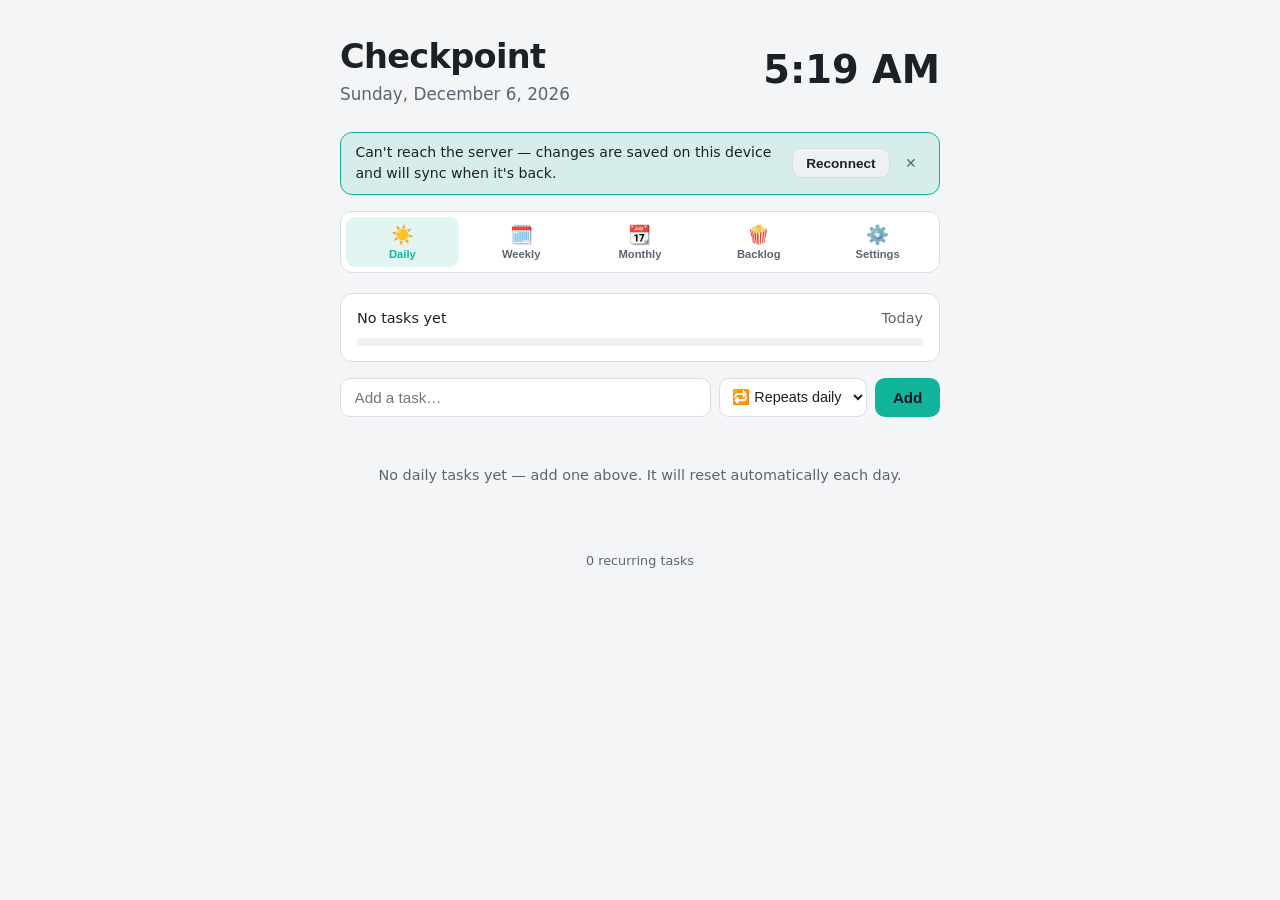
==== index.html @ ddabb988 "Add files via upload" ====
<!DOCTYPE html>
<html lang="en">
<head>
  <meta charset="UTF-8">
  <meta name="viewport" content="width=device-width, initial-scale=1.0">
  <title>Checkpoint</title>
  <link rel="icon" href="data:image/svg+xml,<svg xmlns=%22http://www.w3.org/2000/svg%22 viewBox=%220 0 100 100%22><text y=%22.9em%22 font-size=%2290%22>✅</text></svg>">
  <link rel="manifest" href="manifest.json">
  <meta name="theme-color" content="#131834">
  <link rel="stylesheet" href="styles.css">
</head>
<body>
  <!-- Custom background renders on its own layer so a sharpening
       filter can be applied to the image without touching the UI -->
  <div id="bg-layer" aria-hidden="true"></div>
  <svg width="0" height="0" style="position:absolute" aria-hidden="true">
    <filter id="bg-sharpen">
      <feConvolveMatrix order="3" preserveAlpha="true"
        kernelMatrix="0 -0.6 0 -0.6 3.4 -0.6 0 -0.6 0"/>
    </filter>
  </svg>

  <div class="app">
    <header class="app-header">
      <div>
        <h1>Checkpoint</h1>
        <p id="today-label" class="subtitle"></p>
      </div>
      <div id="clock" class="clock" title="Change the font in Settings"></div>
    </header>

    <div id="sync-banner" class="sync-banner" hidden>
      <span id="sync-banner-text">Sync file paused — the browser asks once per session. Click Reconnect, then Allow.</span>
      <span class="banner-actions">
        <button type="button" class="btn-secondary" id="sync-reconnect">Reconnect</button>
        <button type="button" class="btn-delete" id="sync-dismiss" title="Hide this for the current session">✕</button>
      </span>
    </div>

    <nav class="tabs" id="tabs">
      <button class="tab active" data-tab="daily" title="Daily"><span class="tab-icon">☀️</span><span>Daily</span></button>
      <button class="tab" data-tab="weekly" title="Weekly"><span class="tab-icon">🗓️</span><span>Weekly</span></button>
      <button class="tab" data-tab="monthly" title="Monthly"><span class="tab-icon">📆</span><span>Monthly</span></button>
      <button class="tab" data-tab="backlog" title="Backlog"><span class="tab-icon">🍿</span><span>Backlog</span></button>
      <button class="tab" data-tab="settings" title="Settings"><span class="tab-icon">⚙️</span><span>Settings</span></button>
    </nav>

    <main>
      <!-- Recurring tasks panel (daily / weekly / monthly) -->
      <section id="tasks-panel">
        <div class="progress-card">
          <div class="progress-text">
            <span id="progress-label">0 of 0 done</span>
            <span id="period-label" class="period"></span>
          </div>
          <div class="progress-track"><div id="progress-bar" class="progress-fill"></div></div>
        </div>

        <form id="task-form" class="add-form" autocomplete="off">
          <input type="text" id="task-input" placeholder="Add a task…" maxlength="120" required>
          <select id="task-repeat" title="Does this task repeat?">
            <option value="repeat" id="task-repeat-option">🔁 Repeats daily</option>
            <option value="once">📌 One-time</option>
          </select>
          <button type="submit" class="btn-primary">Add</button>
        </form>

        <ul id="task-list" class="item-list"></ul>
        <p id="tasks-empty" class="empty-state" hidden></p>
      </section>

      <!-- Media backlog panel -->
      <section id="backlog-panel" hidden>
        <form id="backlog-form" class="add-form" autocomplete="off">
          <input type="text" id="backlog-input" placeholder="Add a show, movie, game, or album…" maxlength="120" required>
          <select id="backlog-type">
            <option value="tv">📺 TV Show</option>
            <option value="movie">🎬 Movie</option>
            <option value="game">🎮 Game</option>
            <option value="music">🎵 Music</option>
          </select>
          <button type="submit" class="btn-primary">Add</button>
        </form>

        <div class="filters">
          <div class="chip-row" id="type-filters">
            <button class="chip active" data-type="all">All</button>
            <button class="chip" data-type="tv">📺 TV</button>
            <button class="chip" data-type="movie">🎬 Movies</button>
            <button class="chip" data-type="game">🎮 Games</button>
            <button class="chip" data-type="music">🎵 Music</button>
          </div>
          <div class="chip-row" id="status-filters">
            <button class="chip active" data-status="all">Any status</button>
            <button class="chip" data-status="backlog">Backlog</button>
            <button class="chip" data-status="inprogress">In progress</button>
            <button class="chip" data-status="done">Done</button>
          </div>
        </div>

        <ul id="backlog-list" class="item-list"></ul>
        <p id="backlog-empty" class="empty-state" hidden></p>
      </section>

      <!-- Settings panel -->
      <section id="settings-panel" hidden>
        <div class="settings-card">
          <div class="setting-row">
            <div class="setting-info">
              <span class="setting-name">Tab bar position</span>
              <span class="setting-desc">Show the navigation bar at the top or bottom</span>
            </div>
            <div class="segmented" id="tabpos-toggle">
              <button type="button" class="seg" data-pos="top">Top</button>
              <button type="button" class="seg" data-pos="bottom">Bottom</button>
            </div>
          </div>
          <div class="setting-row">
            <div class="setting-info">
              <span class="setting-name">Clock font</span>
              <span class="setting-desc">Font for the time shown in the header</span>
            </div>
            <select id="clock-font" class="setting-select">
              <option value="default">Default (Segoe UI)</option>
              <option value="serif">Serif (Georgia)</option>
              <option value="mono">Monospace (Consolas)</option>
              <option value="script">Script (Segoe Script)</option>
              <option value="impact">Display (Impact)</option>
            </select>
          </div>
          <div class="setting-row">
            <div class="setting-info">
              <span class="setting-name">Custom background</span>
              <span class="setting-desc">Pick an image — the app recolors itself to match it</span>
            </div>
            <div class="bg-controls">
              <input type="file" id="bg-file" accept="image/*" hidden>
              <button type="button" class="btn-secondary" id="bg-choose">Choose image</button>
              <button type="button" class="btn-secondary" id="bg-remove" hidden>Remove</button>
            </div>
          </div>
          <div class="setting-row">
            <div class="setting-info">
              <span class="setting-name">Sharpen background</span>
              <span class="setting-desc">Crisps up soft or upscaled background images</span>
            </div>
            <div class="segmented" id="sharpen-toggle">
              <button type="button" class="seg" data-sharpen="off">Off</button>
              <button type="button" class="seg" data-sharpen="on">On</button>
            </div>
          </div>
          <div class="setting-row">
            <div class="setting-info">
              <span class="setting-name">Custom tabs</span>
              <span class="setting-desc">Add extra checklist tabs for anything else you come up with</span>
            </div>
            <div class="custom-tabs-controls">
              <ul id="custom-tab-list" hidden></ul>
              <button type="button" class="btn-secondary" id="add-tab">+ Add tab</button>
            </div>
          </div>
          <div class="setting-row" id="sync-row">
            <div class="setting-info">
              <span class="setting-name">Sync file</span>
              <span class="setting-desc" id="sync-status">Share data across browsers and devices — keep the file in OneDrive</span>
            </div>
            <div class="bg-controls">
              <button type="button" class="btn-secondary" id="sync-connect">Connect existing</button>
              <button type="button" class="btn-secondary" id="sync-create">Create new</button>
              <button type="button" class="btn-secondary" id="sync-disconnect" hidden>Disconnect</button>
            </div>
          </div>
          <div class="setting-row">
            <div class="setting-info">
              <span class="setting-name">Backup</span>
              <span class="setting-desc">Export or import all data as a JSON file</span>
            </div>
            <div class="bg-controls">
              <input type="file" id="import-file" accept=".json,application/json" hidden>
              <button type="button" class="btn-secondary" id="export-data">Export</button>
              <button type="button" class="btn-secondary" id="import-data">Import</button>
            </div>
          </div>
          <div class="setting-row">
            <div class="setting-info">
              <span class="setting-name">Widget mode</span>
              <span class="setting-desc">Compact floating window — run widget.cmd instead for an always-on-top desktop widget</span>
            </div>
            <button type="button" class="btn-secondary" id="open-widget">Open widget</button>
          </div>
        </div>
      </section>
    </main>

    <footer class="app-footer">
      <span id="stats-label"></span>
    </footer>
  </div>

  <script src="app.js"></script>
</body>
</html>
---- styles.css ----
/* ---------- Theme ---------- */

:root {
  --bg: #131834;
  --surface: #1c2244;
  --surface-2: #252c52;
  --border: #303866;
  --text: #eef0ff;
  --text-dim: #9aa2cf;
  --accent: #3fe0c5;
  --accent-soft: rgba(63, 224, 197, 0.15);
  --success: #34c98e;
  --danger: #e5645f;
  --warn: #e8a33d;
  --ink: #10142c; /* dark text used on bright accent/tile backgrounds */
}

@media (prefers-color-scheme: light) {
  :root {
    --bg: #f4f5f7;
    --surface: #ffffff;
    --surface-2: #eef0f3;
    --border: #d9dde3;
    --text: #1c2128;
    --text-dim: #5c6470;
    --accent: #0fb49b;
    --accent-soft: rgba(15, 180, 155, 0.12);
  }
}

/* ---------- Base ---------- */

* { box-sizing: border-box; margin: 0; padding: 0; }

/* The hidden attribute must always win, even over display:flex rules —
   without this, elements like the sync banner can never be hidden. */
[hidden] { display: none !important; }

body {
  font-family: "Segoe UI", system-ui, -apple-system, sans-serif;
  background: var(--bg);
  color: var(--text);
  line-height: 1.5;
  min-height: 100vh;
}

.app {
  max-width: 640px;
  margin: 0 auto;
  padding: 2rem 1.25rem 3rem;
}

/* ---------- Header ---------- */

.app-header {
  display: flex;
  align-items: center;
  justify-content: space-between;
  gap: 1rem;
  margin-bottom: 1.5rem;
}

.app-header h1 { font-size: 2.1rem; letter-spacing: -0.02em; }
.subtitle { color: var(--text-dim); font-size: 1.05rem; }

.clock {
  font-size: 2.4rem;
  font-weight: 600;
  line-height: 1;
  font-variant-numeric: tabular-nums;
  white-space: nowrap;
}

/* ---------- Tabs ---------- */

.tabs {
  display: flex;
  flex-wrap: wrap;
  gap: 0.35rem;
  background: var(--surface);
  border: 1px solid var(--border);
  border-radius: 12px;
  padding: 0.3rem;
  margin-bottom: 1.25rem;
}

.tab {
  flex: 1;
  min-width: 60px;
  display: flex;
  flex-direction: column;
  align-items: center;
  gap: 0.1rem;
  padding: 0.45rem 0.15rem;
  background: transparent;
  border: none;
  border-radius: 9px;
  color: var(--text-dim);
  font-size: 0.7rem;
  font-weight: 600;
  cursor: pointer;
  transition: background 0.15s, color 0.15s;
}

.tab-icon { font-size: 1.15rem; line-height: 1.2; }

.tab:hover { color: var(--text); }
.tab.active { background: var(--accent-soft); color: var(--accent); }

/* Bottom tab bar mode (Settings → Tab bar position → Bottom) */
body.tabs-bottom .tabs {
  position: fixed;
  bottom: 0.75rem;
  left: 50%;
  transform: translateX(-50%);
  width: min(600px, calc(100vw - 1.5rem));
  margin-bottom: 0;
  box-shadow: 0 10px 30px rgba(0, 0, 0, 0.35);
  z-index: 10;
}

body.tabs-bottom .app { padding-bottom: 7.5rem; }

/* ---------- Sync reconnect banner ---------- */

.banner-actions {
  display: flex;
  align-items: center;
  gap: 0.4rem;
  flex-shrink: 0;
}

.sync-banner {
  display: flex;
  align-items: center;
  justify-content: space-between;
  gap: 0.75rem;
  background: var(--accent-soft);
  border: 1px solid var(--accent);
  border-radius: 12px;
  padding: 0.6rem 0.9rem;
  margin-bottom: 1rem;
  font-size: 0.88rem;
}

/* ---------- Progress card ---------- */

.progress-card {
  background: var(--surface);
  border: 1px solid var(--border);
  border-radius: 12px;
  padding: 0.9rem 1rem;
  margin-bottom: 1rem;
}

.progress-text {
  display: flex;
  justify-content: space-between;
  font-size: 0.9rem;
  margin-bottom: 0.55rem;
}

.progress-text .period { color: var(--text-dim); }

.progress-track {
  height: 8px;
  background: var(--surface-2);
  border-radius: 99px;
  overflow: hidden;
}

.progress-fill {
  height: 100%;
  width: 0;
  background: linear-gradient(90deg, var(--accent), var(--success));
  border-radius: 99px;
  transition: width 0.3s ease;
}

/* ---------- Add forms ---------- */

.add-form {
  display: flex;
  gap: 0.5rem;
  margin-bottom: 1rem;
}

.add-form input[type="text"] {
  flex: 1;
  min-width: 0;
  padding: 0.6rem 0.85rem;
  background: var(--surface);
  border: 1px solid var(--border);
  border-radius: 10px;
  color: var(--text);
  font-size: 0.95rem;
}

.add-form input[type="text"]:focus,
.add-form select:focus {
  outline: none;
  border-color: var(--accent);
}

.add-form select {
  padding: 0.6rem 0.5rem;
  background: var(--surface);
  border: 1px solid var(--border);
  border-radius: 10px;
  color: var(--text);
  font-size: 0.9rem;
  cursor: pointer;
}

.btn-primary {
  padding: 0.6rem 1.1rem;
  background: var(--accent);
  border: none;
  border-radius: 10px;
  color: var(--ink);
  font-size: 0.95rem;
  font-weight: 700;
  cursor: pointer;
  transition: filter 0.15s;
}

.btn-primary:hover { filter: brightness(1.12); }

/* ---------- Filter chips ---------- */

.filters { display: flex; flex-direction: column; gap: 0.5rem; margin-bottom: 1rem; }
.chip-row { display: flex; flex-wrap: wrap; gap: 0.4rem; }

.chip {
  padding: 0.32rem 0.75rem;
  background: var(--surface);
  border: 1px solid var(--border);
  border-radius: 99px;
  color: var(--text-dim);
  font-size: 0.82rem;
  font-weight: 600;
  cursor: pointer;
  transition: all 0.15s;
}

.chip:hover { color: var(--text); }
.chip.active { background: var(--accent-soft); border-color: var(--accent); color: var(--accent); }

/* ---------- Item lists ---------- */

.item-list { list-style: none; display: flex; flex-direction: column; gap: 0.5rem; }

/* Recurring tasks render as colorful tiles in a grid that wraps
   onto new rows as it fills the width (backlog stays vertical). */
#task-list {
  display: grid;
  grid-template-columns: repeat(auto-fill, minmax(150px, 1fr));
  gap: 0.8rem;
}

.tile {
  position: relative;
  border-radius: 22px;
  color: var(--ink);
  transition: transform 0.12s, opacity 0.2s;
}

.tile:hover { transform: translateY(-2px); }
.tile.done { opacity: 0.55; }
.tile.done .tile-title { text-decoration: line-through; }

.tile-lavender { background: #b9a7f2; }
.tile-salmon   { background: #ff9d94; }
.tile-yellow   { background: #ffd166; }
.tile-orange   { background: #ffb473; }
.tile-green    { background: #86e0a5; }
.tile-teal     { background: #7bdcd0; }

.tile-main {
  display: flex;
  flex-direction: column;
  align-items: flex-start;
  gap: 0.25rem;
  width: 100%;
  min-height: 132px;
  padding: 0.85rem;
  background: none;
  border: none;
  border-radius: 22px;
  color: inherit;
  font: inherit;
  text-align: left;
  cursor: pointer;
}

.tile-check {
  width: 34px;
  height: 34px;
  margin-bottom: auto;
  border-radius: 50%;
  background: rgba(255, 255, 255, 0.5);
  display: grid;
  place-items: center;
  font-size: 1rem;
  font-weight: 700;
  transition: background 0.15s;
}

.tile.done .tile-check { background: var(--ink); color: #fff; }

.tile-title {
  font-weight: 700;
  font-size: 0.95rem;
  overflow-wrap: anywhere;
}

.tile-sub { font-size: 0.72rem; font-weight: 600; opacity: 0.75; }

.tile .btn-delete {
  position: absolute;
  top: 0.45rem;
  right: 0.45rem;
  color: rgba(16, 20, 44, 0.55);
}

.tile .btn-delete:hover { background: rgba(255, 255, 255, 0.45); color: var(--danger); }

.item {
  display: flex;
  align-items: center;
  gap: 0.75rem;
  background: var(--surface);
  border: 1px solid var(--border);
  border-radius: 12px;
  padding: 0.7rem 0.9rem;
  transition: opacity 0.2s;
}

.item.done { opacity: 0.55; }
.item.done .item-title { text-decoration: line-through; }

.item-title {
  font-size: 0.97rem;
  overflow-wrap: anywhere;
}

/* ---------- Backlog items ---------- */

.backlog-info {
  flex: 1;
  min-width: 0;
  display: flex;
  align-items: center;
  gap: 0.55rem;
  flex-wrap: wrap;
}

.type-badge {
  flex-shrink: 0;
  font-size: 0.72rem;
  font-weight: 700;
  color: var(--text-dim);
  background: var(--surface-2);
  padding: 0.12rem 0.5rem;
  border-radius: 99px;
  white-space: nowrap;
}

.status-pill {
  flex-shrink: 0;
  padding: 0.3rem 0.7rem;
  border: 1px solid var(--border);
  border-radius: 99px;
  background: var(--surface-2);
  color: var(--text-dim);
  font-size: 0.78rem;
  font-weight: 700;
  cursor: pointer;
  white-space: nowrap;
  transition: all 0.15s;
}

.status-pill.status-inprogress { color: var(--accent); border-color: var(--accent); background: var(--accent-soft); }
.status-pill.status-done { color: var(--success); border-color: var(--success); background: color-mix(in srgb, var(--success) 12%, transparent); }
.status-pill:hover { filter: brightness(1.15); }

/* ---------- Delete button ---------- */

.btn-delete {
  flex-shrink: 0;
  width: 28px;
  height: 28px;
  border: none;
  border-radius: 8px;
  background: transparent;
  color: var(--text-dim);
  font-size: 0.85rem;
  cursor: pointer;
  transition: all 0.15s;
}

.btn-delete:hover { background: color-mix(in srgb, var(--danger) 15%, transparent); color: var(--danger); }

/* ---------- Settings ---------- */

.settings-card {
  background: var(--surface);
  border: 1px solid var(--border);
  border-radius: 16px;
  padding: 0.4rem 1rem;
}

.setting-row {
  display: flex;
  align-items: center;
  justify-content: space-between;
  gap: 1rem;
  padding: 0.85rem 0;
}

.setting-row + .setting-row { border-top: 1px solid var(--border); }

.setting-name { display: block; font-weight: 600; font-size: 0.95rem; }
.setting-desc { display: block; color: var(--text-dim); font-size: 0.8rem; }

.segmented {
  display: flex;
  gap: 0.2rem;
  background: var(--surface-2);
  border: 1px solid var(--border);
  border-radius: 10px;
  padding: 0.2rem;
}

.seg {
  padding: 0.35rem 0.9rem;
  border: none;
  border-radius: 8px;
  background: transparent;
  color: var(--text-dim);
  font-size: 0.85rem;
  font-weight: 600;
  cursor: pointer;
  transition: all 0.15s;
}

.seg:hover { color: var(--text); }
.seg.active { background: var(--accent); color: var(--ink); }

.bg-controls { display: flex; gap: 0.4rem; flex-shrink: 0; }

.setting-select {
  flex-shrink: 0;
  padding: 0.45rem 0.6rem;
  background: var(--surface-2);
  border: 1px solid var(--border);
  border-radius: 9px;
  color: var(--text);
  font-size: 0.88rem;
  cursor: pointer;
}

.setting-select:focus { outline: none; border-color: var(--accent); }

.custom-tabs-controls {
  display: flex;
  flex-direction: column;
  align-items: flex-end;
  gap: 0.5rem;
  flex-shrink: 0;
}

#custom-tab-list {
  list-style: none;
  display: flex;
  flex-direction: column;
  gap: 0.3rem;
}

.custom-tab-row {
  display: flex;
  align-items: center;
  justify-content: flex-end;
  gap: 0.4rem;
  font-size: 0.9rem;
}

.btn-secondary {
  padding: 0.4rem 0.85rem;
  background: var(--surface-2);
  border: 1px solid var(--border);
  border-radius: 9px;
  color: var(--text);
  font-size: 0.85rem;
  font-weight: 600;
  cursor: pointer;
  transition: all 0.15s;
}

.btn-secondary:hover { border-color: var(--accent); color: var(--accent); }

/* ---------- Custom background mode ----------
   The image covers the window; surfaces (already translucent via the
   theme variables set from the image) get a frosted-glass blur so
   content stays clearly readable over any photo. */

#bg-layer {
  position: fixed;
  inset: 0;
  z-index: -1;
  background-size: cover;
  background-position: center;
  display: none;
}

body.custom-bg #bg-layer { display: block; }

/* Unsharp-mask convolution (defined as an SVG filter in index.html).
   Scale slightly to hide edge artifacts from the kernel at the borders. */
body.custom-bg.bg-sharpen #bg-layer {
  filter: url(#bg-sharpen);
  transform: scale(1.01);
}

body.custom-bg .tabs,
body.custom-bg .progress-card,
body.custom-bg .item,
body.custom-bg .settings-card,
body.custom-bg .add-form input[type="text"],
body.custom-bg .add-form select,
body.custom-bg .chip {
  backdrop-filter: blur(12px);
  -webkit-backdrop-filter: blur(12px);
}

body.custom-bg .app-header h1,
body.custom-bg .subtitle,
body.custom-bg .clock,
body.custom-bg .empty-state,
body.custom-bg .app-footer {
  text-shadow: 0 1px 10px rgba(0, 0, 0, 0.65);
}

/* ---------- Empty state & footer ---------- */

.empty-state {
  text-align: center;
  color: var(--text-dim);
  font-size: 0.9rem;
  padding: 2rem 1rem;
}

.app-footer {
  margin-top: 2rem;
  text-align: center;
  color: var(--text-dim);
  font-size: 0.8rem;
}

/* ---------- Widget mode (?widget=1) ---------- */

body.widget .app { max-width: 100%; padding: 0.75rem 0.75rem 1.25rem; }
body.widget .app-header { margin-bottom: 0.6rem; }
body.widget .app-header h1 { font-size: 1.25rem; }
body.widget .subtitle { font-size: 0.75rem; }
body.widget .clock { font-size: 1.35rem; }
body.widget .tabs { padding: 0.2rem; margin-bottom: 0.75rem; }
body.widget .tab { padding: 0.3rem 0.1rem; min-width: 44px; }
body.widget .tab span:not(.tab-icon) { display: none; }
body.widget .tab-icon { font-size: 1.05rem; }
body.widget .progress-card { padding: 0.6rem 0.75rem; margin-bottom: 0.6rem; }
body.widget .add-form { margin-bottom: 0.6rem; }
body.widget #task-list { grid-template-columns: repeat(auto-fill, minmax(104px, 1fr)); gap: 0.5rem; }
body.widget .tile-main { min-height: 92px; padding: 0.6rem; }
body.widget .tile-check { width: 26px; height: 26px; }
body.widget .tile-title { font-size: 0.82rem; }
body.widget .tile-sub { font-size: 0.64rem; }
body.widget .app-footer { display: none; }
body.widget.tabs-bottom .app { padding-bottom: 5.5rem; }
body.widget.tabs-bottom .tabs { bottom: 0.5rem; }

/* ---------- Small screens ---------- */

@media (max-width: 480px) {
  .add-form { flex-wrap: wrap; }
  .add-form input[type="text"] { flex-basis: 100%; }
  .add-form select { flex: 1; }
}
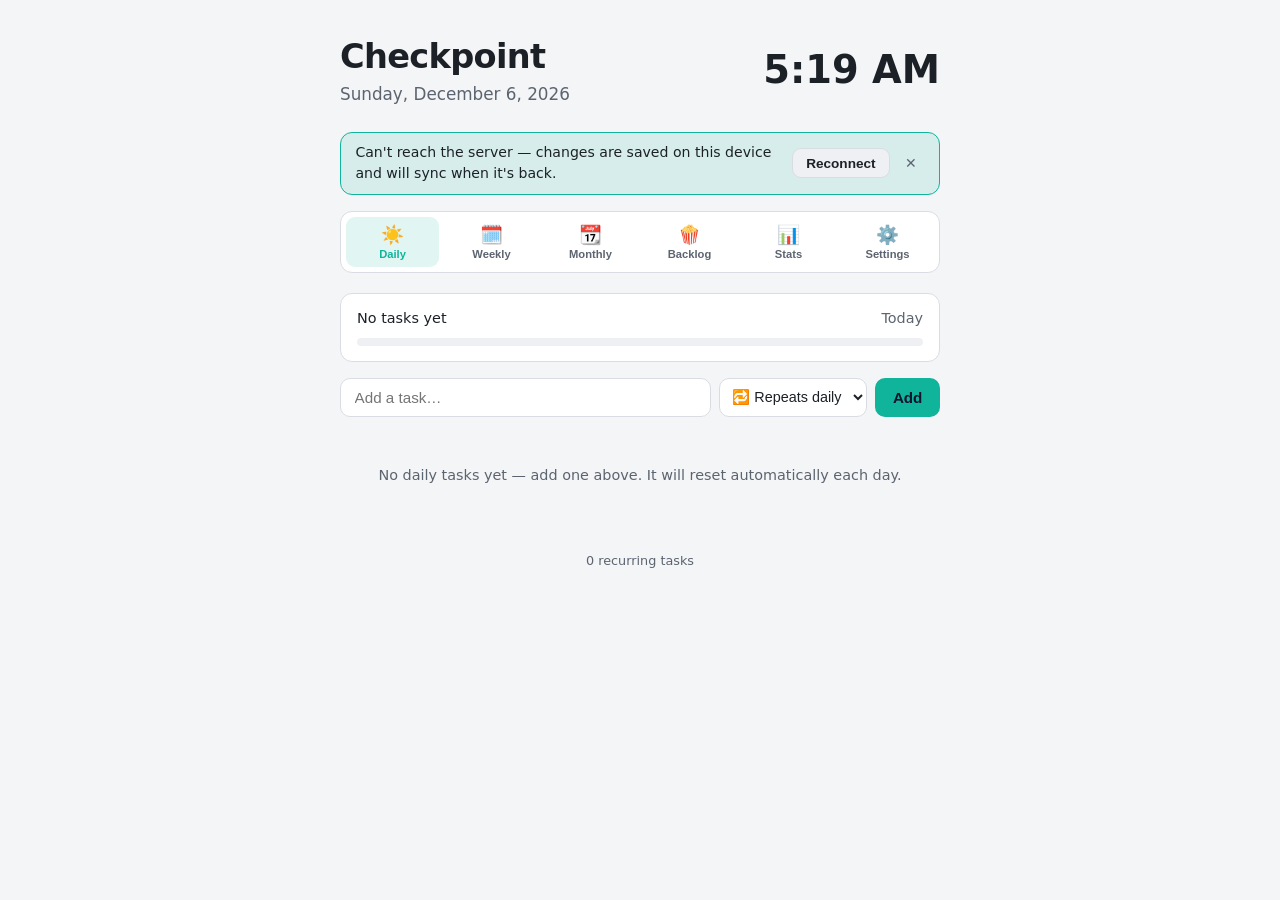
==== commit bc3cbdf3: "Add Stats tab: all-time completion counter, streaks, per-tab breakdown (index.html)" ====
--- a/index.html
+++ b/index.html
@@ -42,6 +42,7 @@
       <button class="tab" data-tab="weekly" title="Weekly"><span class="tab-icon">🗓️</span><span>Weekly</span></button>
       <button class="tab" data-tab="monthly" title="Monthly"><span class="tab-icon">📆</span><span>Monthly</span></button>
       <button class="tab" data-tab="backlog" title="Backlog"><span class="tab-icon">🍿</span><span>Backlog</span></button>
+      <button class="tab" data-tab="stats" title="Stats"><span class="tab-icon">📊</span><span>Stats</span></button>
       <button class="tab" data-tab="settings" title="Settings"><span class="tab-icon">⚙️</span><span>Settings</span></button>
     </nav>
 
@@ -54,6 +55,7 @@
             <span id="period-label" class="period"></span>
           </div>
           <div class="progress-track"><div id="progress-bar" class="progress-fill"></div></div>
+          <button type="button" id="clear-done-tasks" class="btn-clear" hidden>Clear completed one-time tasks</button>
         </div>
 
         <form id="task-form" class="add-form" autocomplete="off">
@@ -96,10 +98,18 @@
             <button class="chip" data-status="inprogress">In progress</button>
             <button class="chip" data-status="done">Done</button>
           </div>
+          <button type="button" id="clear-done-backlog" class="btn-clear" hidden>Clear finished items</button>
         </div>
 
         <ul id="backlog-list" class="item-list"></ul>
         <p id="backlog-empty" class="empty-state" hidden></p>
+      </section>
+
+      <!-- Stats panel -->
+      <section id="stats-panel" hidden>
+        <div class="stats-grid" id="stats-grid"></div>
+        <p class="stats-caption">Completions recorded per tab</p>
+        <div class="settings-card" id="stats-breakdown"></div>
       </section>
 
       <!-- Settings panel -->
--- a/styles.css
+++ b/styles.css
@@ -176,6 +176,25 @@
   border-radius: 99px;
   transition: width 0.3s ease;
 }
+
+/* ---------- Bulk-clear buttons ---------- */
+
+.btn-clear {
+  margin-top: 0.65rem;
+  padding: 0.35rem 0.75rem;
+  background: transparent;
+  border: 1px dashed var(--border);
+  border-radius: 8px;
+  color: var(--text-dim);
+  font-size: 0.8rem;
+  font-weight: 600;
+  cursor: pointer;
+  transition: all 0.15s;
+}
+
+.btn-clear:hover { color: var(--danger); border-color: var(--danger); }
+
+#clear-done-backlog { margin-top: 0.1rem; align-self: flex-start; }
 
 /* ---------- Add forms ---------- */
 
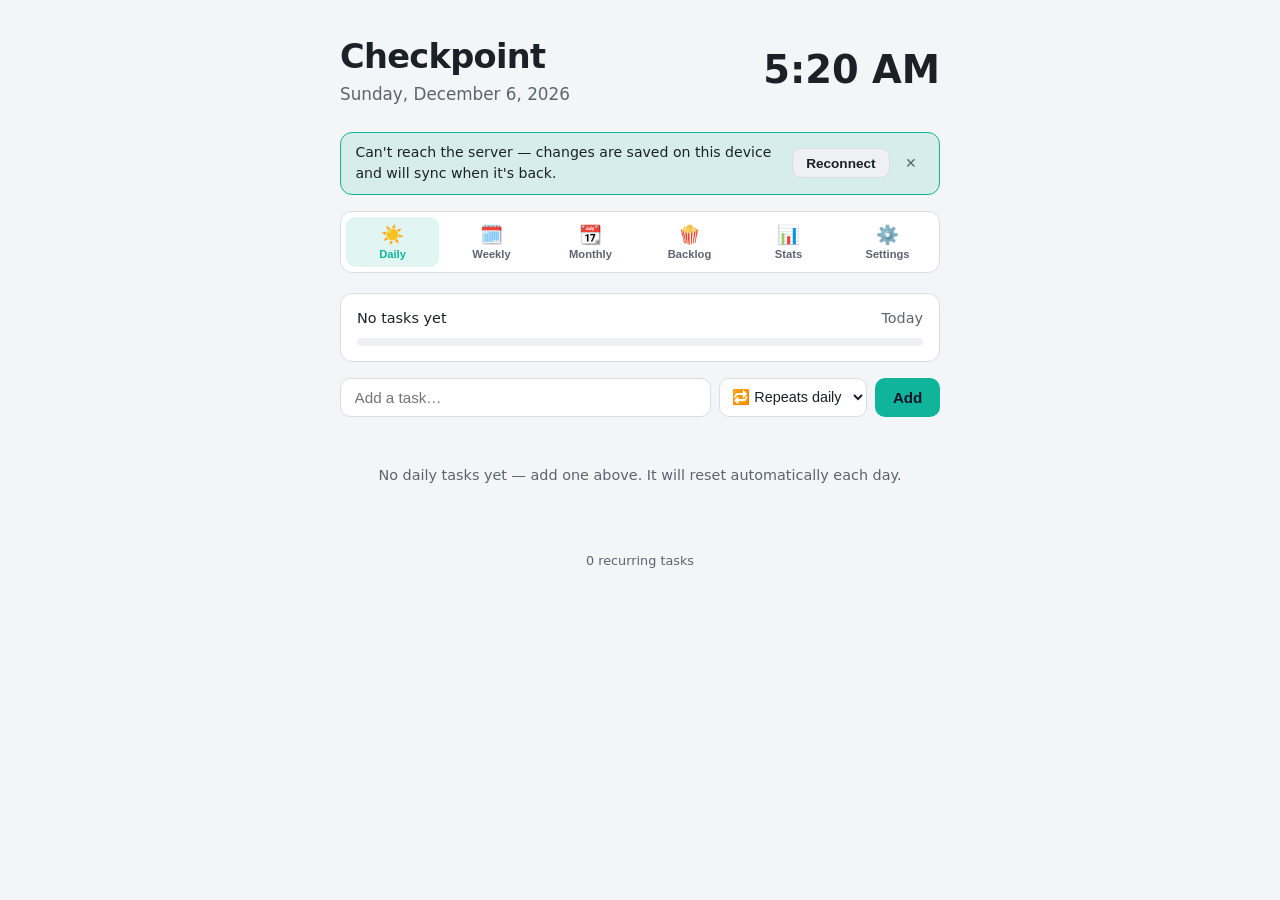
==== commit 2ffec221: "Medium features: activity heatmap, due dates, backlog ratings, progress tracking (index.html)" ====
--- a/index.html
+++ b/index.html
@@ -64,6 +64,7 @@
             <option value="repeat" id="task-repeat-option">🔁 Repeats daily</option>
             <option value="once">📌 One-time</option>
           </select>
+          <input type="date" id="task-due" title="Due date (optional)" hidden>
           <button type="submit" class="btn-primary">Add</button>
         </form>
 
@@ -98,6 +99,7 @@
             <button class="chip" data-status="inprogress">In progress</button>
             <button class="chip" data-status="done">Done</button>
           </div>
+          <button type="button" id="pick-random" class="btn-secondary">🎲 Pick for me</button>
           <button type="button" id="clear-done-backlog" class="btn-clear" hidden>Clear finished items</button>
         </div>
 
@@ -108,6 +110,11 @@
       <!-- Stats panel -->
       <section id="stats-panel" hidden>
         <div class="stats-grid" id="stats-grid"></div>
+        <p class="stats-caption">Activity — last 6 months</p>
+        <div class="settings-card heatmap-card">
+          <div id="heatmap" class="heatmap"></div>
+          <p class="stat-sub">Weekly and monthly completions are credited to the start of their period.</p>
+        </div>
         <p class="stats-caption">Completions recorded per tab</p>
         <div class="settings-card" id="stats-breakdown"></div>
       </section>
--- a/styles.css
+++ b/styles.css
@@ -403,6 +403,65 @@
 .status-pill.status-done { color: var(--success); border-color: var(--success); background: color-mix(in srgb, var(--success) 12%, transparent); }
 .status-pill:hover { filter: brightness(1.15); }
 
+/* ---------- Edit (rename) button ---------- */
+
+.btn-edit {
+  flex-shrink: 0;
+  width: 28px;
+  height: 28px;
+  border: none;
+  border-radius: 8px;
+  background: transparent;
+  color: var(--text-dim);
+  font-size: 0.72rem;
+  cursor: pointer;
+  transition: all 0.15s;
+}
+
+.btn-edit:hover { background: var(--accent-soft); }
+
+.tile .btn-edit {
+  position: absolute;
+  top: 0.45rem;
+  right: 2.3rem;
+}
+
+.tile .btn-edit:hover { background: rgba(255, 255, 255, 0.45); }
+
+/* ---------- Random pick highlight ---------- */
+
+#pick-random { align-self: flex-start; }
+
+.item.picked {
+  border-color: var(--accent);
+  animation: picked-pulse 0.9s ease-in-out 3;
+}
+
+@keyframes picked-pulse {
+  50% { box-shadow: 0 0 0 6px var(--accent-soft); transform: scale(1.02); }
+}
+
+/* ---------- Confetti ---------- */
+
+.confetti {
+  position: fixed;
+  inset: 0;
+  overflow: hidden;
+  pointer-events: none;
+  z-index: 999;
+}
+
+.confetti-piece {
+  position: absolute;
+  top: -14px;
+  border-radius: 2px;
+  animation: confetti-fall linear forwards;
+}
+
+@keyframes confetti-fall {
+  to { transform: translateY(105vh) rotate(720deg); opacity: 0.7; }
+}
+
 /* ---------- Delete button ---------- */
 
 .btn-delete {
@@ -419,6 +478,56 @@
 }
 
 .btn-delete:hover { background: color-mix(in srgb, var(--danger) 15%, transparent); color: var(--danger); }
+
+/* ---------- Stats panel ---------- */
+
+.stats-grid {
+  display: grid;
+  grid-template-columns: repeat(auto-fill, minmax(150px, 1fr));
+  gap: 0.8rem;
+  margin-bottom: 1.1rem;
+}
+
+.stat-card {
+  background: var(--surface);
+  border: 1px solid var(--border);
+  border-radius: 16px;
+  padding: 0.95rem 1rem;
+}
+
+.stat-value {
+  font-size: 1.9rem;
+  font-weight: 700;
+  line-height: 1.15;
+  font-variant-numeric: tabular-nums;
+}
+
+.stat-label {
+  color: var(--text-dim);
+  font-size: 0.78rem;
+  font-weight: 600;
+  margin-top: 0.15rem;
+}
+
+.stat-sub {
+  color: var(--text-dim);
+  font-size: 0.72rem;
+  margin-top: 0.3rem;
+  overflow-wrap: anywhere;
+}
+
+.stats-caption {
+  color: var(--text-dim);
+  font-size: 0.8rem;
+  font-weight: 600;
+  margin: 0 0 0.5rem 0.2rem;
+}
+
+.stat-row-value {
+  font-size: 1.15rem;
+  font-weight: 700;
+  font-variant-numeric: tabular-nums;
+}
 
 /* ---------- Settings ---------- */
 
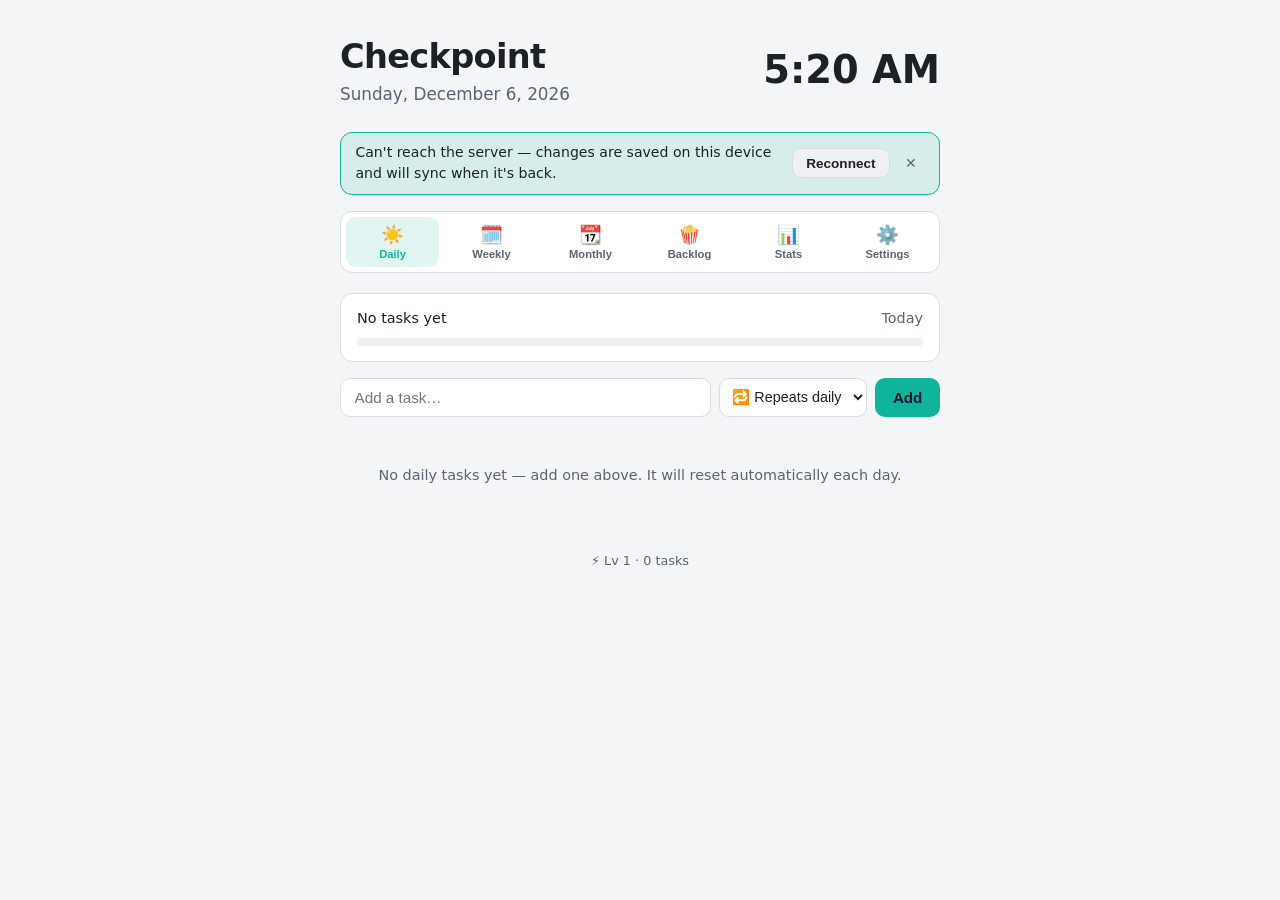
==== commit 3667db59: "Big features: daily reminders, undo toasts, XP & levels (index.html)" ====
--- a/index.html
+++ b/index.html
@@ -147,6 +147,16 @@
           </div>
           <div class="setting-row">
             <div class="setting-info">
+              <span class="setting-name">Daily reminder</span>
+              <span class="setting-desc">Notify at this time if tasks are unfinished (works while the app or widget is open)</span>
+            </div>
+            <div class="bg-controls">
+              <input type="time" id="reminder-time" class="setting-select">
+              <button type="button" class="btn-secondary" id="reminder-off">Off</button>
+            </div>
+          </div>
+          <div class="setting-row">
+            <div class="setting-info">
               <span class="setting-name">Custom background</span>
               <span class="setting-desc">Pick an image — the app recolors itself to match it</span>
             </div>
@@ -214,6 +224,11 @@
     </footer>
   </div>
 
+  <div id="toast" class="toast" hidden>
+    <span id="toast-msg"></span>
+    <button type="button" class="btn-secondary" id="toast-undo" hidden>Undo</button>
+  </div>
+
   <script src="app.js"></script>
 </body>
 </html>
--- a/styles.css
+++ b/styles.css
@@ -231,6 +231,18 @@
   cursor: pointer;
 }
 
+.add-form input[type="date"] {
+  padding: 0.55rem 0.5rem;
+  background: var(--surface);
+  border: 1px solid var(--border);
+  border-radius: 10px;
+  color: var(--text);
+  font-size: 0.85rem;
+  color-scheme: dark;
+}
+
+.add-form input[type="date"]:focus { outline: none; border-color: var(--accent); }
+
 .btn-primary {
   padding: 0.6rem 1.1rem;
   background: var(--accent);
@@ -287,6 +299,8 @@
 .tile:hover { transform: translateY(-2px); }
 .tile.done { opacity: 0.55; }
 .tile.done .tile-title { text-decoration: line-through; }
+.tile.due-soon { box-shadow: 0 0 0 2.5px var(--warn); }
+.tile.overdue { box-shadow: 0 0 0 2.5px var(--danger); }
 
 .tile-lavender { background: #b9a7f2; }
 .tile-salmon   { background: #ff9d94; }
@@ -385,6 +399,22 @@
   white-space: nowrap;
 }
 
+.mini-badge {
+  flex-shrink: 0;
+  padding: 0.12rem 0.5rem;
+  border: 1px solid var(--border);
+  border-radius: 99px;
+  background: var(--surface-2);
+  color: var(--text-dim);
+  font-size: 0.72rem;
+  font-weight: 700;
+  cursor: pointer;
+  white-space: nowrap;
+  transition: all 0.15s;
+}
+
+.mini-badge:hover { border-color: var(--accent); color: var(--accent); }
+
 .status-pill {
   flex-shrink: 0;
   padding: 0.3rem 0.7rem;
@@ -528,6 +558,24 @@
   font-weight: 700;
   font-variant-numeric: tabular-nums;
 }
+
+.heatmap-card { margin-bottom: 1.1rem; padding: 0.9rem 1rem; }
+
+.heatmap {
+  display: grid;
+  grid-template-rows: repeat(7, 11px);
+  grid-auto-flow: column;
+  grid-auto-columns: 11px;
+  gap: 3px;
+  padding: 0.3rem 0 0.5rem;
+  overflow-x: auto;
+}
+
+.hm-cell { border-radius: 2.5px; background: var(--surface-2); }
+.hm-1 { background: color-mix(in srgb, var(--accent) 30%, var(--surface-2)); }
+.hm-2 { background: color-mix(in srgb, var(--accent) 55%, var(--surface-2)); }
+.hm-3 { background: color-mix(in srgb, var(--accent) 78%, var(--surface-2)); }
+.hm-4 { background: var(--accent); }
 
 /* ---------- Settings ---------- */
 
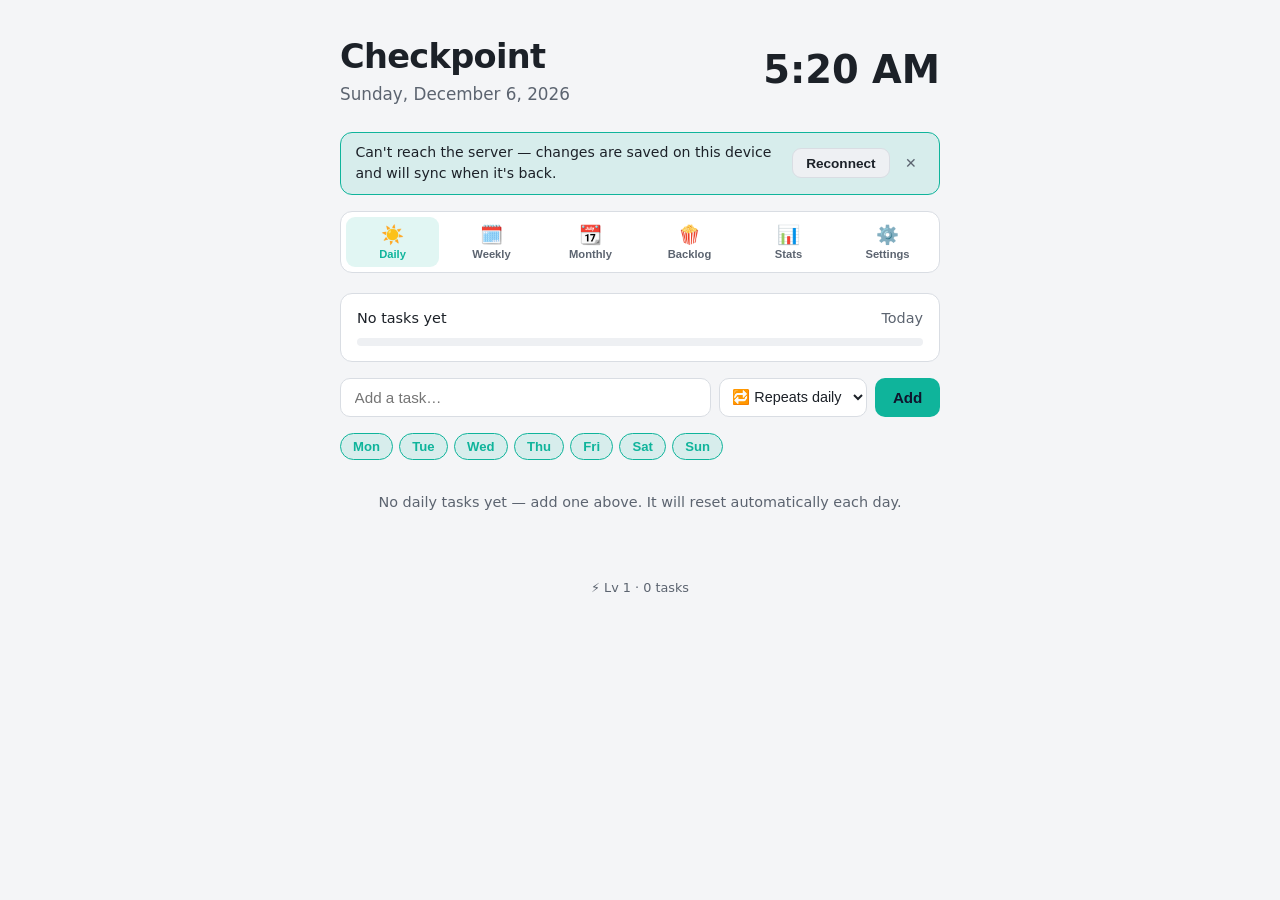
==== commit 8e2fcb0a: "Weekday scheduling, snapshots/restore, backlog search+sort, streak freezes, modals, tile colors, sho" ====
--- a/index.html
+++ b/index.html
@@ -67,6 +67,15 @@
           <input type="date" id="task-due" title="Due date (optional)" hidden>
           <button type="submit" class="btn-primary">Add</button>
         </form>
+        <div id="day-picker" class="chip-row day-picker" hidden>
+          <button type="button" class="chip day-chip active" data-day="1">Mon</button>
+          <button type="button" class="chip day-chip active" data-day="2">Tue</button>
+          <button type="button" class="chip day-chip active" data-day="3">Wed</button>
+          <button type="button" class="chip day-chip active" data-day="4">Thu</button>
+          <button type="button" class="chip day-chip active" data-day="5">Fri</button>
+          <button type="button" class="chip day-chip active" data-day="6">Sat</button>
+          <button type="button" class="chip day-chip active" data-day="0">Sun</button>
+        </div>
 
         <ul id="task-list" class="item-list"></ul>
         <p id="tasks-empty" class="empty-state" hidden></p>
@@ -85,6 +94,15 @@
           <button type="submit" class="btn-primary">Add</button>
         </form>
 
+        <div class="backlog-tools">
+          <input type="search" id="backlog-search" placeholder="Search your backlog…">
+          <select id="backlog-sort" class="setting-select" title="Sort by">
+            <option value="status">Status</option>
+            <option value="added">Recently added</option>
+            <option value="title">Title A–Z</option>
+            <option value="rating">Rating</option>
+          </select>
+        </div>
         <div class="filters">
           <div class="chip-row" id="type-filters">
             <button class="chip active" data-type="all">All</button>
@@ -199,6 +217,16 @@
           </div>
           <div class="setting-row">
             <div class="setting-info">
+              <span class="setting-name">Snapshots</span>
+              <span class="setting-desc">Automatic hourly backups kept in this browser — restore if something goes wrong</span>
+            </div>
+            <div class="bg-controls">
+              <select id="backup-select" class="setting-select"></select>
+              <button type="button" class="btn-secondary" id="backup-restore">Restore</button>
+            </div>
+          </div>
+          <div class="setting-row">
+            <div class="setting-info">
               <span class="setting-name">Backup</span>
               <span class="setting-desc">Export or import all data as a JSON file</span>
             </div>
--- a/styles.css
+++ b/styles.css
@@ -731,6 +731,34 @@
   text-align: center;
   color: var(--text-dim);
   font-size: 0.8rem;
+}
+
+/* ---------- Toast (undo bar / notices) ---------- */
+
+.toast {
+  position: fixed;
+  left: 50%;
+  bottom: 1.25rem;
+  transform: translateX(-50%);
+  display: flex;
+  align-items: center;
+  gap: 0.75rem;
+  max-width: min(90vw, 480px);
+  background: var(--surface-2);
+  border: 1px solid var(--border);
+  border-radius: 12px;
+  padding: 0.65rem 1rem;
+  font-size: 0.9rem;
+  box-shadow: 0 10px 30px rgba(0, 0, 0, 0.4);
+  z-index: 1000;
+}
+
+body.tabs-bottom .toast { bottom: 5.75rem; }
+
+.setting-select[type="time"] { color-scheme: dark; }
+
+@media (prefers-color-scheme: light) {
+  .setting-select[type="time"] { color-scheme: light; }
 }
 
 /* ---------- Widget mode (?widget=1) ---------- */
